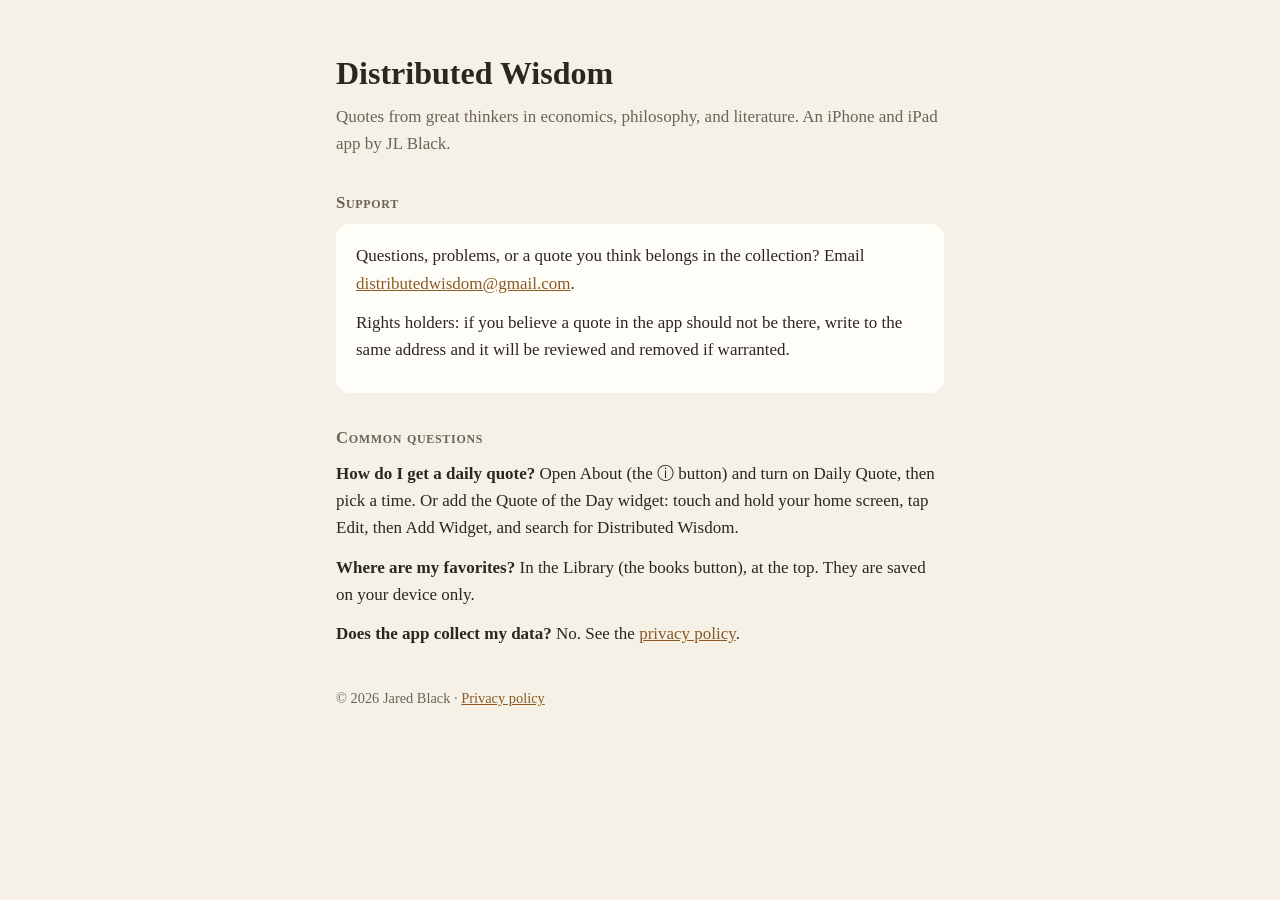
==== index.html @ 7a74a0e9 "Support page and privacy policy for Distributed Wisdom Co-Authored-By: Claude Opus 5.5 <noreply@anth" ====
<!doctype html>
<html lang="en">
<head>
<meta charset="utf-8">
<meta name="viewport" content="width=device-width, initial-scale=1">
<title>Distributed Wisdom — Support</title>
<link rel="stylesheet" href="style.css">
</head>
<body>
<main>
  <h1>Distributed Wisdom</h1>
  <p class="sub">Quotes from great thinkers in economics, philosophy, and literature. An iPhone and iPad app by JL Black.</p>

  <h2>Support</h2>
  <div class="card">
    <p>Questions, problems, or a quote you think belongs in the collection? Email <a href="mailto:distributedwisdom@gmail.com">distributedwisdom@gmail.com</a>.</p>
    <p>Rights holders: if you believe a quote in the app should not be there, write to the same address and it will be reviewed and removed if warranted.</p>
  </div>

  <h2>Common questions</h2>
  <p><strong>How do I get a daily quote?</strong> Open About (the ⓘ button) and turn on Daily Quote, then pick a time. Or add the Quote of the Day widget: touch and hold your home screen, tap Edit, then Add Widget, and search for Distributed Wisdom.</p>
  <p><strong>Where are my favorites?</strong> In the Library (the books button), at the top. They are saved on your device only.</p>
  <p><strong>Does the app collect my data?</strong> No. See the <a href="privacy.html">privacy policy</a>.</p>

  <footer>© 2026 Jared Black · <a href="privacy.html">Privacy policy</a></footer>
</main>
</body>
</html>
---- style.css ----
:root { --paper:#F6F1E7; --card:#FFFDF8; --ink:#2B2620; --ink2:#6B6358; --accent:#8A5A22; }
@media (prefers-color-scheme: dark) { :root { --paper:#1A1714; --card:#26221D; --ink:#EFE8DC; --ink2:#B3AA9C; --accent:#D9A866; } }
* { box-sizing: border-box; }
body { margin:0; background:var(--paper); color:var(--ink); font: 17px/1.6 Georgia, "Iowan Old Style", "Times New Roman", serif; }
main { max-width: 640px; margin: 0 auto; padding: 48px 16px 64px; }
h1 { font-weight: 600; font-size: 2rem; margin: 0 0 4px; }
h2 { font-variant: small-caps; letter-spacing: .04em; color: var(--ink2); font-size: 1.05rem; margin: 32px 0 8px; }
p, li { margin: 0 0 12px; }
.sub { color: var(--ink2); margin-bottom: 28px; }
.card { background: var(--card); border-radius: 14px; padding: 18px 20px; }
a { color: var(--accent); }
footer { color: var(--ink2); font-size: .9rem; margin-top: 40px; }
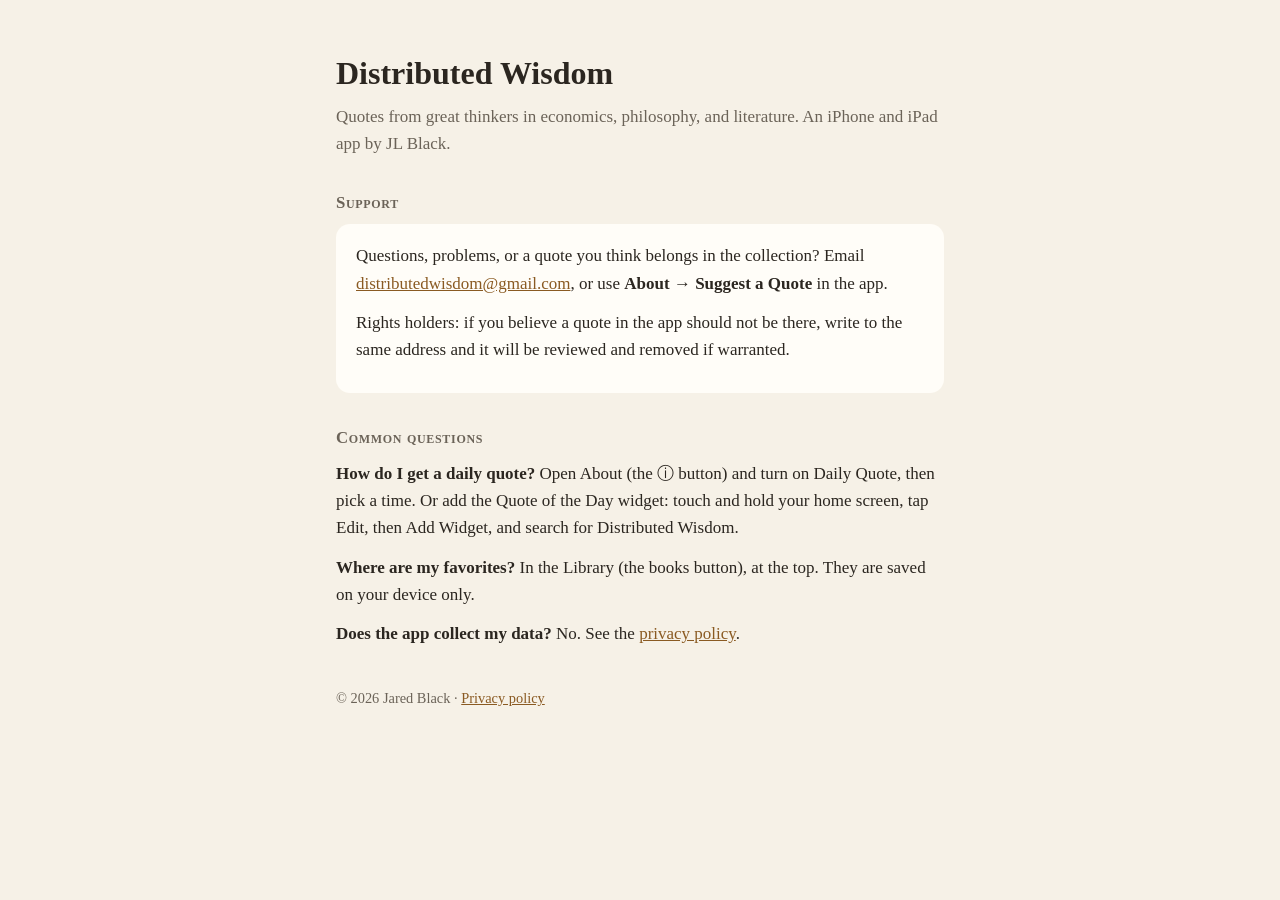
==== commit 37d9f0bb: "Privacy policy: disclose optional quote-suggestion emails; mention Suggest a Quote Co-Authored-By: C" ====
--- a/index.html
+++ b/index.html
@@ -13,7 +13,7 @@
 
   <h2>Support</h2>
   <div class="card">
-    <p>Questions, problems, or a quote you think belongs in the collection? Email <a href="mailto:distributedwisdom@gmail.com">distributedwisdom@gmail.com</a>.</p>
+    <p>Questions, problems, or a quote you think belongs in the collection? Email <a href="mailto:distributedwisdom@gmail.com">distributedwisdom@gmail.com</a>, or use <strong>About → Suggest a Quote</strong> in the app.</p>
     <p>Rights holders: if you believe a quote in the app should not be there, write to the same address and it will be reviewed and removed if warranted.</p>
   </div>
 
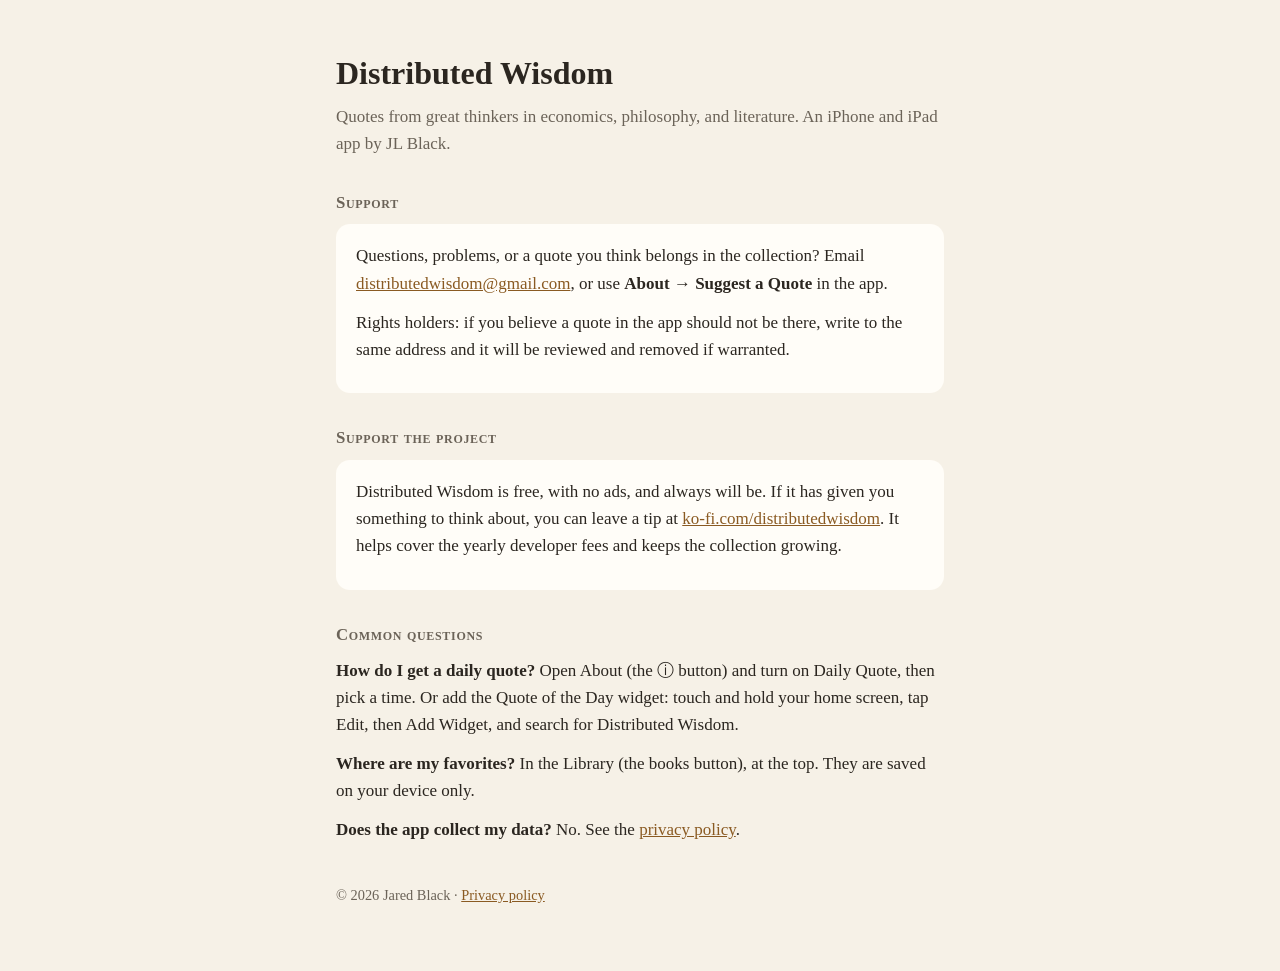
==== commit dbcb6a1d: "Add Ko-fi support link; note tips in privacy policy Co-Authored-By: Claude Opus 5.5 <noreply@anthrop" ====
--- a/index.html
+++ b/index.html
@@ -17,6 +17,11 @@
     <p>Rights holders: if you believe a quote in the app should not be there, write to the same address and it will be reviewed and removed if warranted.</p>
   </div>
 
+  <h2>Support the project</h2>
+  <div class="card">
+    <p>Distributed Wisdom is free, with no ads, and always will be. If it has given you something to think about, you can leave a tip at <a href="https://ko-fi.com/distributedwisdom">ko-fi.com/distributedwisdom</a>. It helps cover the yearly developer fees and keeps the collection growing.</p>
+  </div>
+
   <h2>Common questions</h2>
   <p><strong>How do I get a daily quote?</strong> Open About (the ⓘ button) and turn on Daily Quote, then pick a time. Or add the Quote of the Day widget: touch and hold your home screen, tap Edit, then Add Widget, and search for Distributed Wisdom.</p>
   <p><strong>Where are my favorites?</strong> In the Library (the books button), at the top. They are saved on your device only.</p>
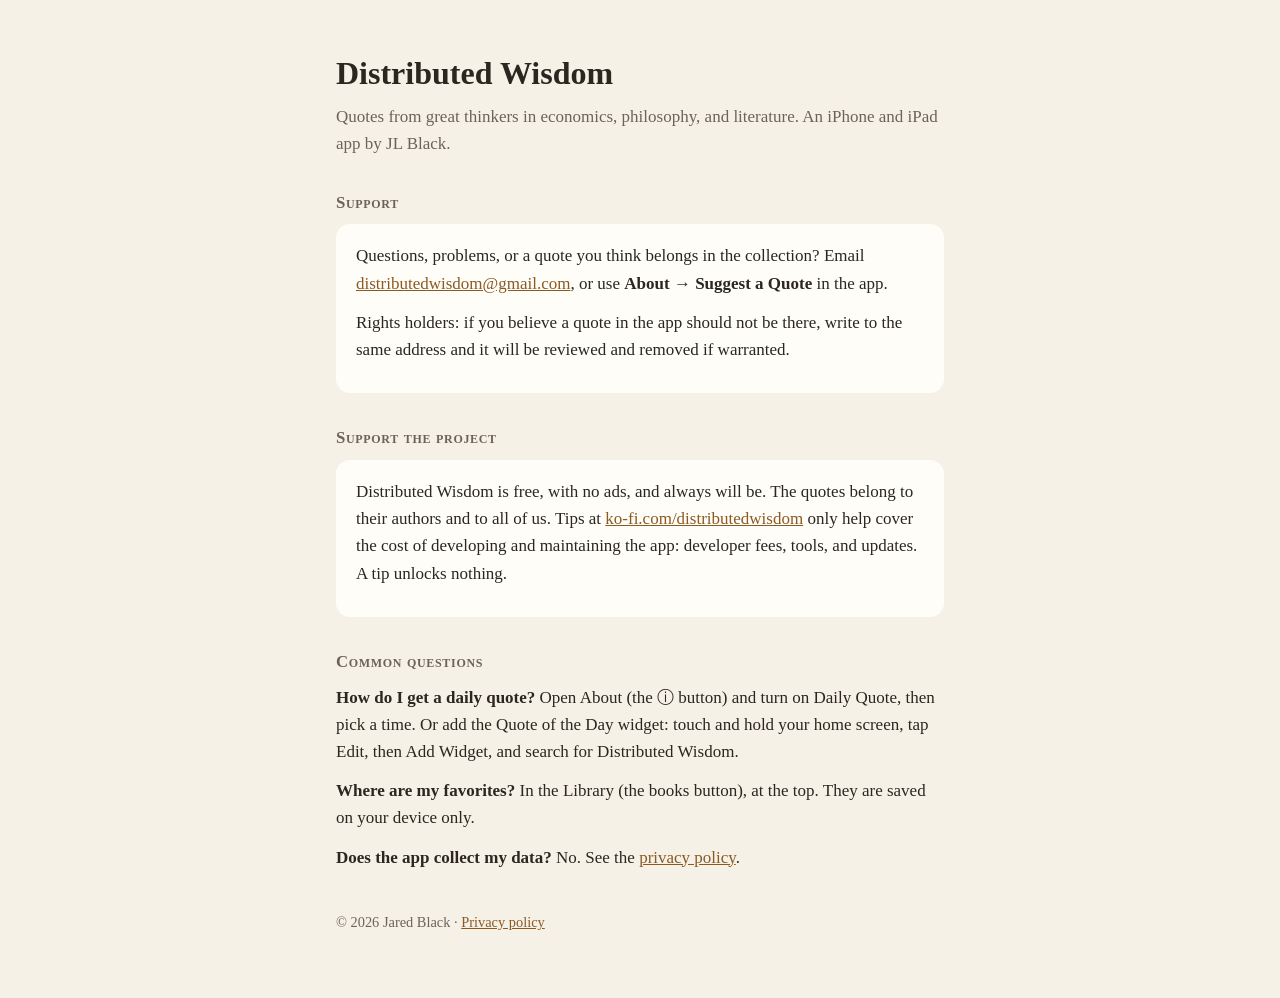
==== commit 9f591c6e: "Tip wording: development and upkeep only; quotes belong to their authors Co-Authored-By: Claude Opus" ====
--- a/index.html
+++ b/index.html
@@ -19,7 +19,7 @@
 
   <h2>Support the project</h2>
   <div class="card">
-    <p>Distributed Wisdom is free, with no ads, and always will be. If it has given you something to think about, you can leave a tip at <a href="https://ko-fi.com/distributedwisdom">ko-fi.com/distributedwisdom</a>. It helps cover the yearly developer fees and keeps the collection growing.</p>
+    <p>Distributed Wisdom is free, with no ads, and always will be. The quotes belong to their authors and to all of us. Tips at <a href="https://ko-fi.com/distributedwisdom">ko-fi.com/distributedwisdom</a> only help cover the cost of developing and maintaining the app: developer fees, tools, and updates. A tip unlocks nothing.</p>
   </div>
 
   <h2>Common questions</h2>
